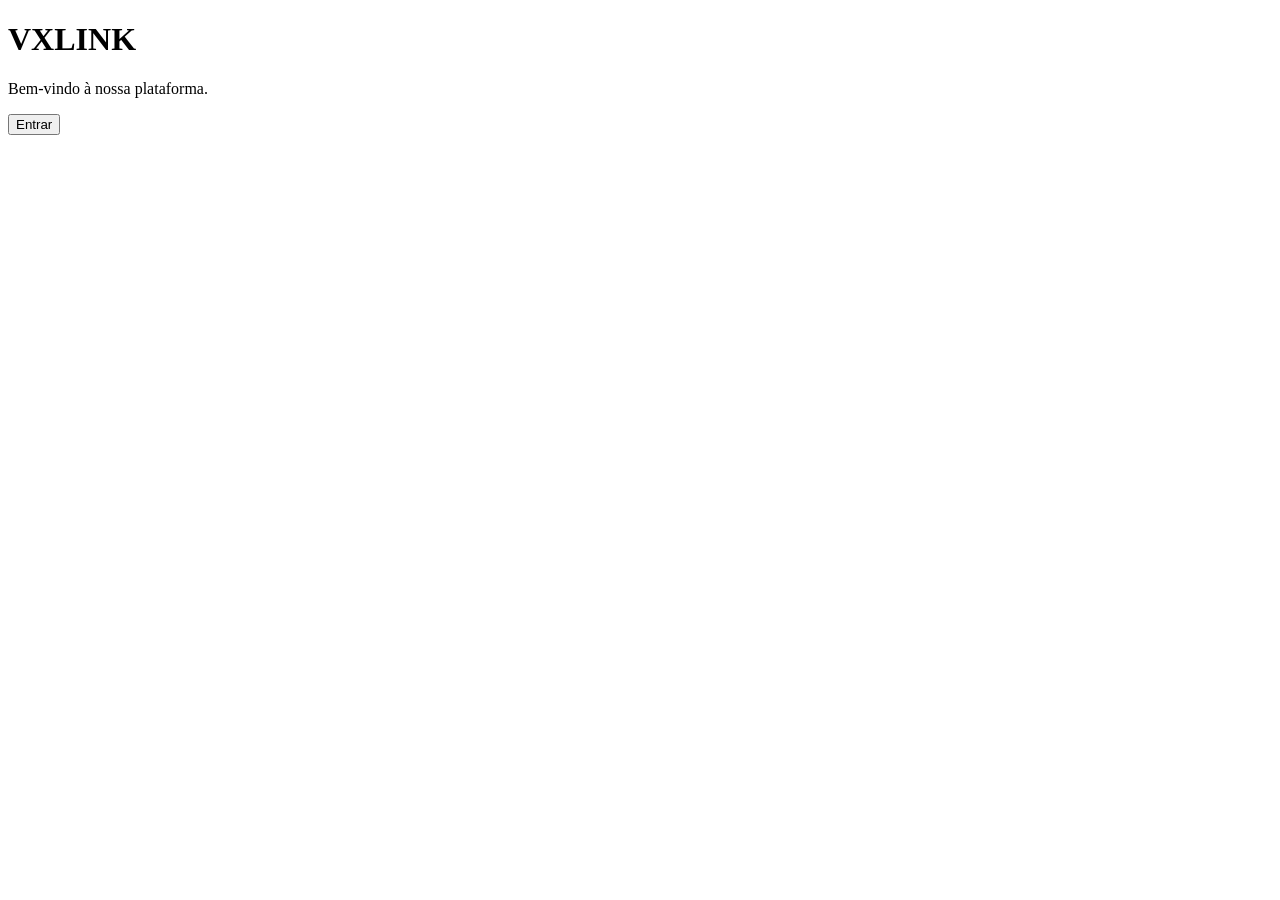
==== index.html @ 2e319a70 "Create index.html" ====
<!DOCTYPE html>
<html lang="pt-BR">
<head>
    <meta charset="UTF-8">
    <meta name="viewport" content="width=device-width, initial-scale=1.0">
    <title>VXLINK</title>
</head>

<body>

    <h1>VXLINK</h1>

    <p>Bem-vindo à nossa plataforma.</p>

    <button>Entrar</button>

</body>
</html>
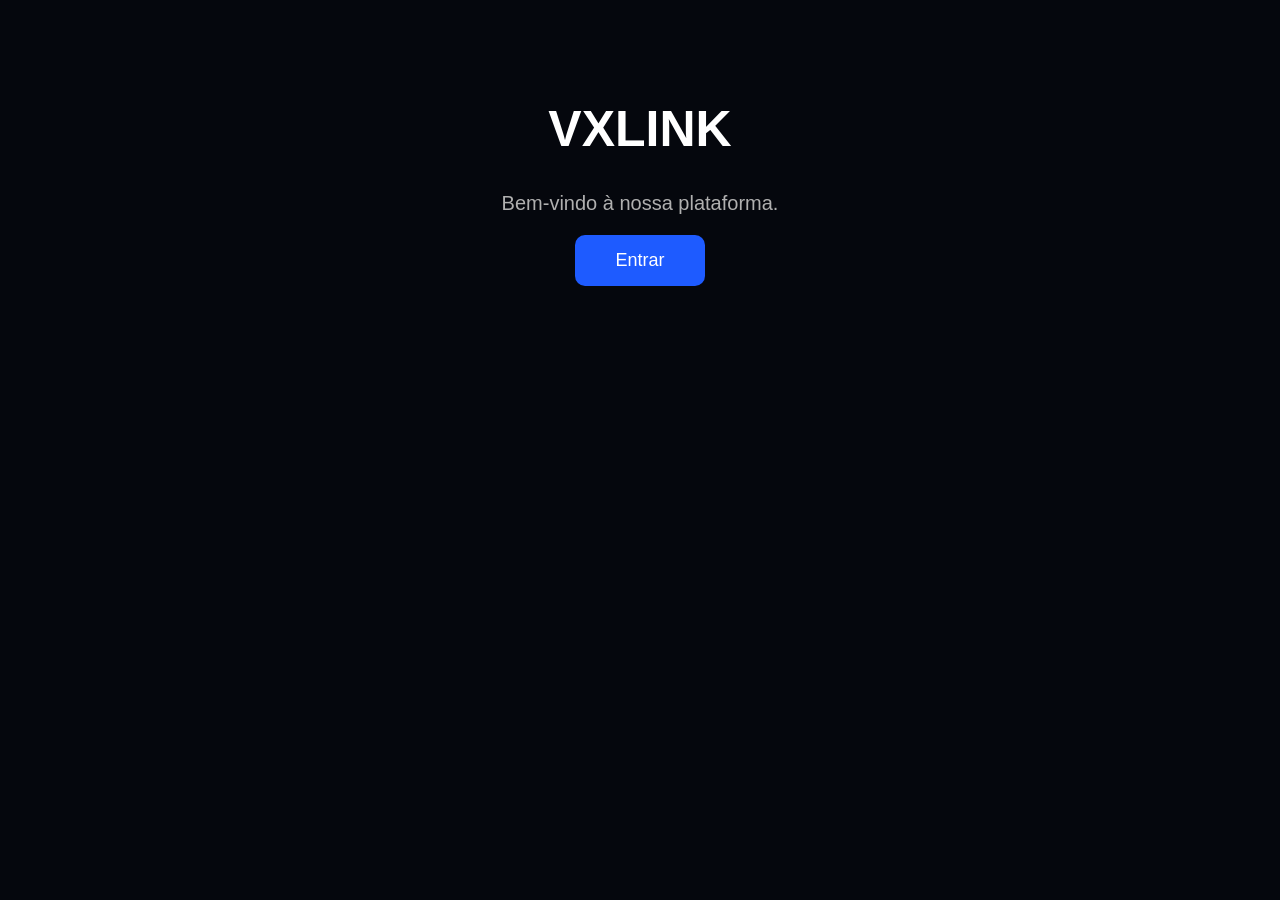
==== commit 3c133b89: "Update index.html" ====
--- a/index.html
+++ b/index.html
@@ -1,18 +1,47 @@
 <!DOCTYPE html>
 <html lang="pt-BR">
 <head>
-    <meta charset="UTF-8">
-    <meta name="viewport" content="width=device-width, initial-scale=1.0">
-    <title>VXLINK</title>
+<meta charset="UTF-8">
+<meta name="viewport" content="width=device-width, initial-scale=1.0">
+<title>VXLINK</title>
+
+<style>
+body{
+    background:#05070D;
+    color:white;
+    font-family:Arial,sans-serif;
+    text-align:center;
+    margin-top:100px;
+}
+
+h1{
+    font-size:50px;
+}
+
+p{
+    color:#b0b0b0;
+    font-size:20px;
+}
+
+button{
+    background:#1E5BFF;
+    color:white;
+    border:none;
+    padding:15px 40px;
+    border-radius:10px;
+    font-size:18px;
+}
+</style>
+
 </head>
 
 <body>
 
-    <h1>VXLINK</h1>
+<h1>VXLINK</h1>
 
-    <p>Bem-vindo à nossa plataforma.</p>
+<p>Bem-vindo à nossa plataforma.</p>
 
-    <button>Entrar</button>
+<button>Entrar</button>
 
 </body>
 </html>
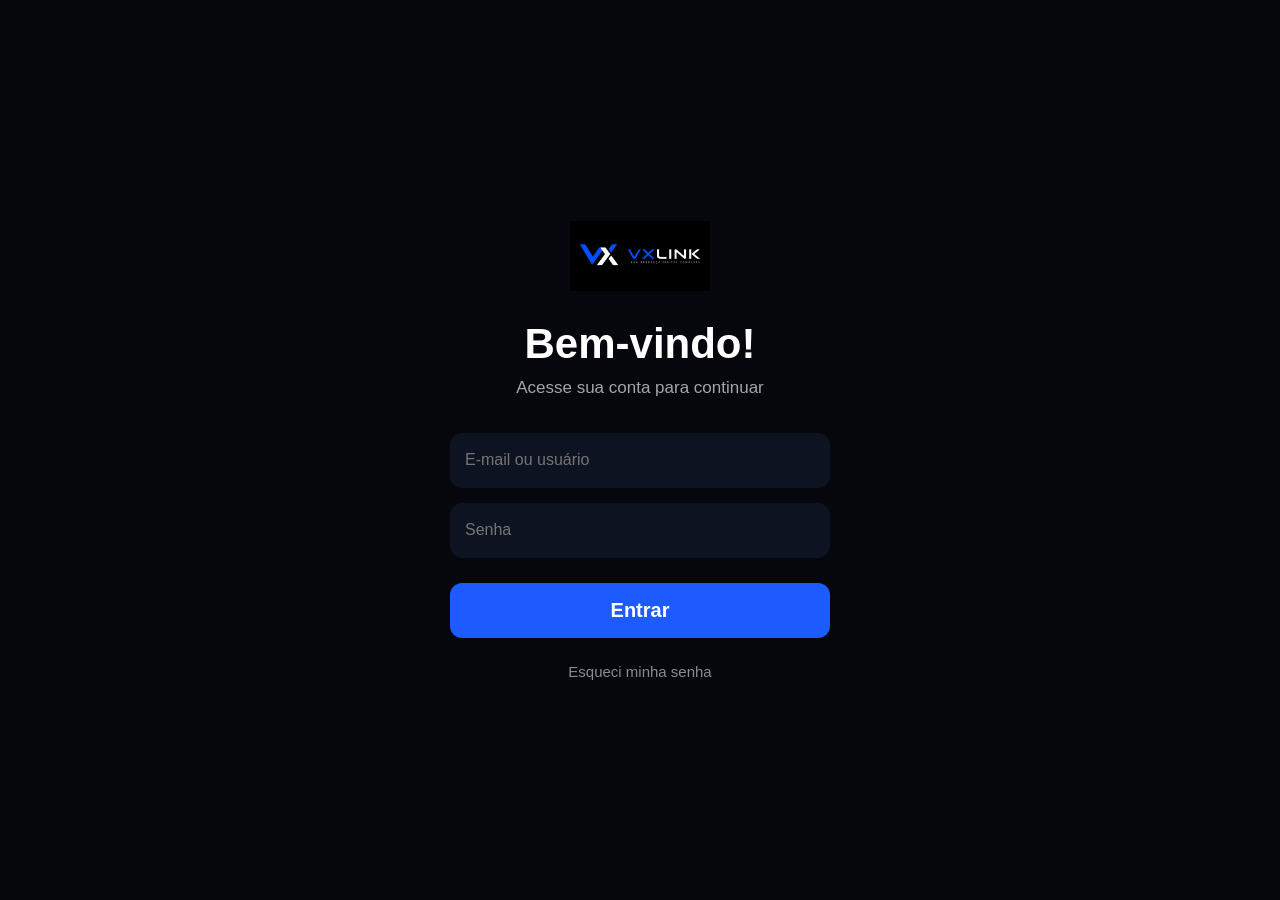
==== commit 1cf9b1ac: "Update index.html" ====
--- a/index.html
+++ b/index.html
@@ -6,42 +6,107 @@
 <title>VXLINK</title>
 
 <style>
+
+*{
+    margin:0;
+    padding:0;
+    box-sizing:border-box;
+    font-family:Arial, Helvetica, sans-serif;
+}
+
 body{
     background:#05070D;
-    color:white;
-    font-family:Arial,sans-serif;
+    display:flex;
+    justify-content:center;
+    align-items:center;
+    min-height:100vh;
+    color:#fff;
+}
+
+.container{
+    width:90%;
+    max-width:380px;
     text-align:center;
-    margin-top:100px;
+}
+
+.logo{
+    width:140px;
+    margin-bottom:25px;
 }
 
 h1{
-    font-size:50px;
+    font-size:42px;
+    margin-bottom:10px;
 }
 
-p{
-    color:#b0b0b0;
-    font-size:20px;
+.subtitulo{
+    color:#a5a5a5;
+    margin-bottom:35px;
+    font-size:17px;
+}
+
+input{
+    width:100%;
+    height:55px;
+    background:#0d1320;
+    border:none;
+    border-radius:12px;
+    padding:15px;
+    color:white;
+    font-size:16px;
+    margin-bottom:15px;
+}
+
+input:focus{
+    outline:none;
 }
 
 button{
+    width:100%;
+    height:55px;
     background:#1E5BFF;
+    border:none;
+    border-radius:12px;
     color:white;
-    border:none;
-    padding:15px 40px;
-    border-radius:10px;
-    font-size:18px;
+    font-size:20px;
+    font-weight:bold;
+    cursor:pointer;
+    margin-top:10px;
 }
+
+.esqueci{
+    margin-top:25px;
+    color:#8b8b8b;
+    font-size:15px;
+}
+
 </style>
 
 </head>
 
 <body>
 
-<h1>VXLINK</h1>
+<div class="container">
 
-<p>Bem-vindo à nossa plataforma.</p>
+<img src="logo.png" class="logo">
+
+<h1>Bem-vindo!</h1>
+
+<p class="subtitulo">
+Acesse sua conta para continuar
+</p>
+
+<input type="text" placeholder="E-mail ou usuário">
+
+<input type="password" placeholder="Senha">
 
 <button>Entrar</button>
 
+<p class="esqueci">
+Esqueci minha senha
+</p>
+
+</div>
+
 </body>
 </html>
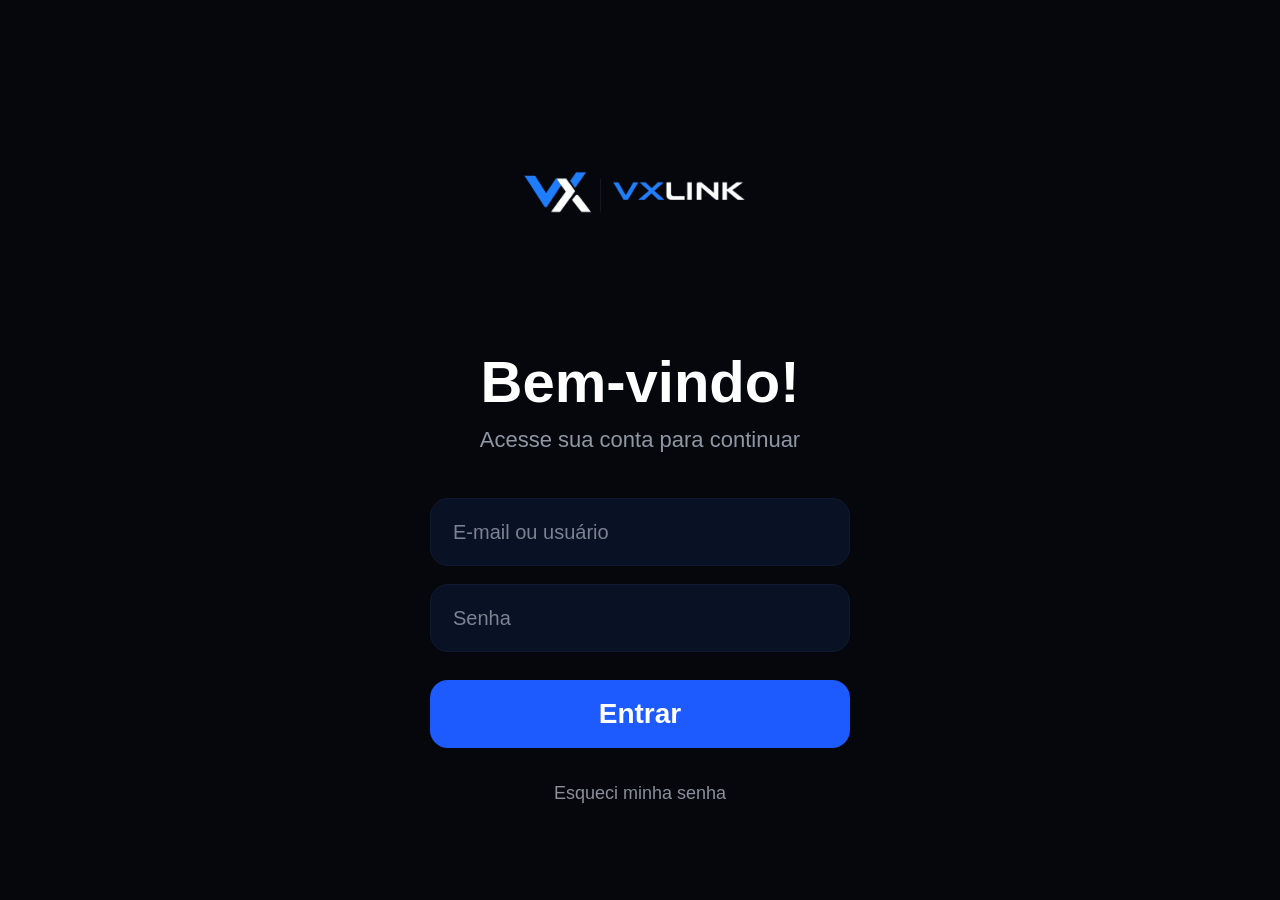
==== commit beaab8e4: "Update index.html" ====
--- a/index.html
+++ b/index.html
@@ -21,63 +21,107 @@
     align-items:center;
     min-height:100vh;
     color:#fff;
+    padding:20px;
 }
 
 .container{
-    width:90%;
-    max-width:380px;
+    width:100%;
+    max-width:420px;
     text-align:center;
 }
 
 .logo{
-    width:140px;
-    margin-bottom:25px;
+    width:320px;
+    max-width:95%;
+    margin-bottom:35px;
 }
 
 h1{
-    font-size:42px;
-    margin-bottom:10px;
+    font-size:58px;
+    font-weight:700;
+    margin-bottom:12px;
 }
 
 .subtitulo{
-    color:#a5a5a5;
-    margin-bottom:35px;
-    font-size:17px;
+    color:#8f97a3;
+    font-size:22px;
+    margin-bottom:45px;
+}
+
+.input-box{
+    margin-bottom:18px;
 }
 
 input{
     width:100%;
-    height:55px;
-    background:#0d1320;
-    border:none;
-    border-radius:12px;
-    padding:15px;
-    color:white;
-    font-size:16px;
-    margin-bottom:15px;
+    height:68px;
+    background:#091124;
+    border:1px solid #101a32;
+    border-radius:18px;
+    padding:0 22px;
+    color:#ffffff;
+    font-size:20px;
+    transition:0.3s;
+}
+
+input::placeholder{
+    color:#7b8291;
 }
 
 input:focus{
     outline:none;
+    border-color:#1E5BFF;
+    box-shadow:0 0 15px rgba(30,91,255,.25);
 }
 
 button{
     width:100%;
-    height:55px;
+    height:68px;
+    border:none;
+    border-radius:18px;
     background:#1E5BFF;
-    border:none;
-    border-radius:12px;
-    color:white;
-    font-size:20px;
+    color:#fff;
+    font-size:28px;
     font-weight:bold;
     cursor:pointer;
     margin-top:10px;
+    transition:.3s;
+}
+
+button:hover{
+    transform:scale(1.02);
 }
 
 .esqueci{
-    margin-top:25px;
-    color:#8b8b8b;
-    font-size:15px;
+    margin-top:35px;
+    color:#8a8f99;
+    font-size:18px;
+}
+
+@media (max-width:480px){
+
+.logo{
+    width:290px;
+}
+
+h1{
+    font-size:50px;
+}
+
+.subtitulo{
+    font-size:18px;
+}
+
+input{
+    height:62px;
+    font-size:18px;
+}
+
+button{
+    height:62px;
+    font-size:24px;
+}
+
 }
 
 </style>
@@ -96,9 +140,13 @@
 Acesse sua conta para continuar
 </p>
 
+<div class="input-box">
 <input type="text" placeholder="E-mail ou usuário">
+</div>
 
+<div class="input-box">
 <input type="password" placeholder="Senha">
+</div>
 
 <button>Entrar</button>
 
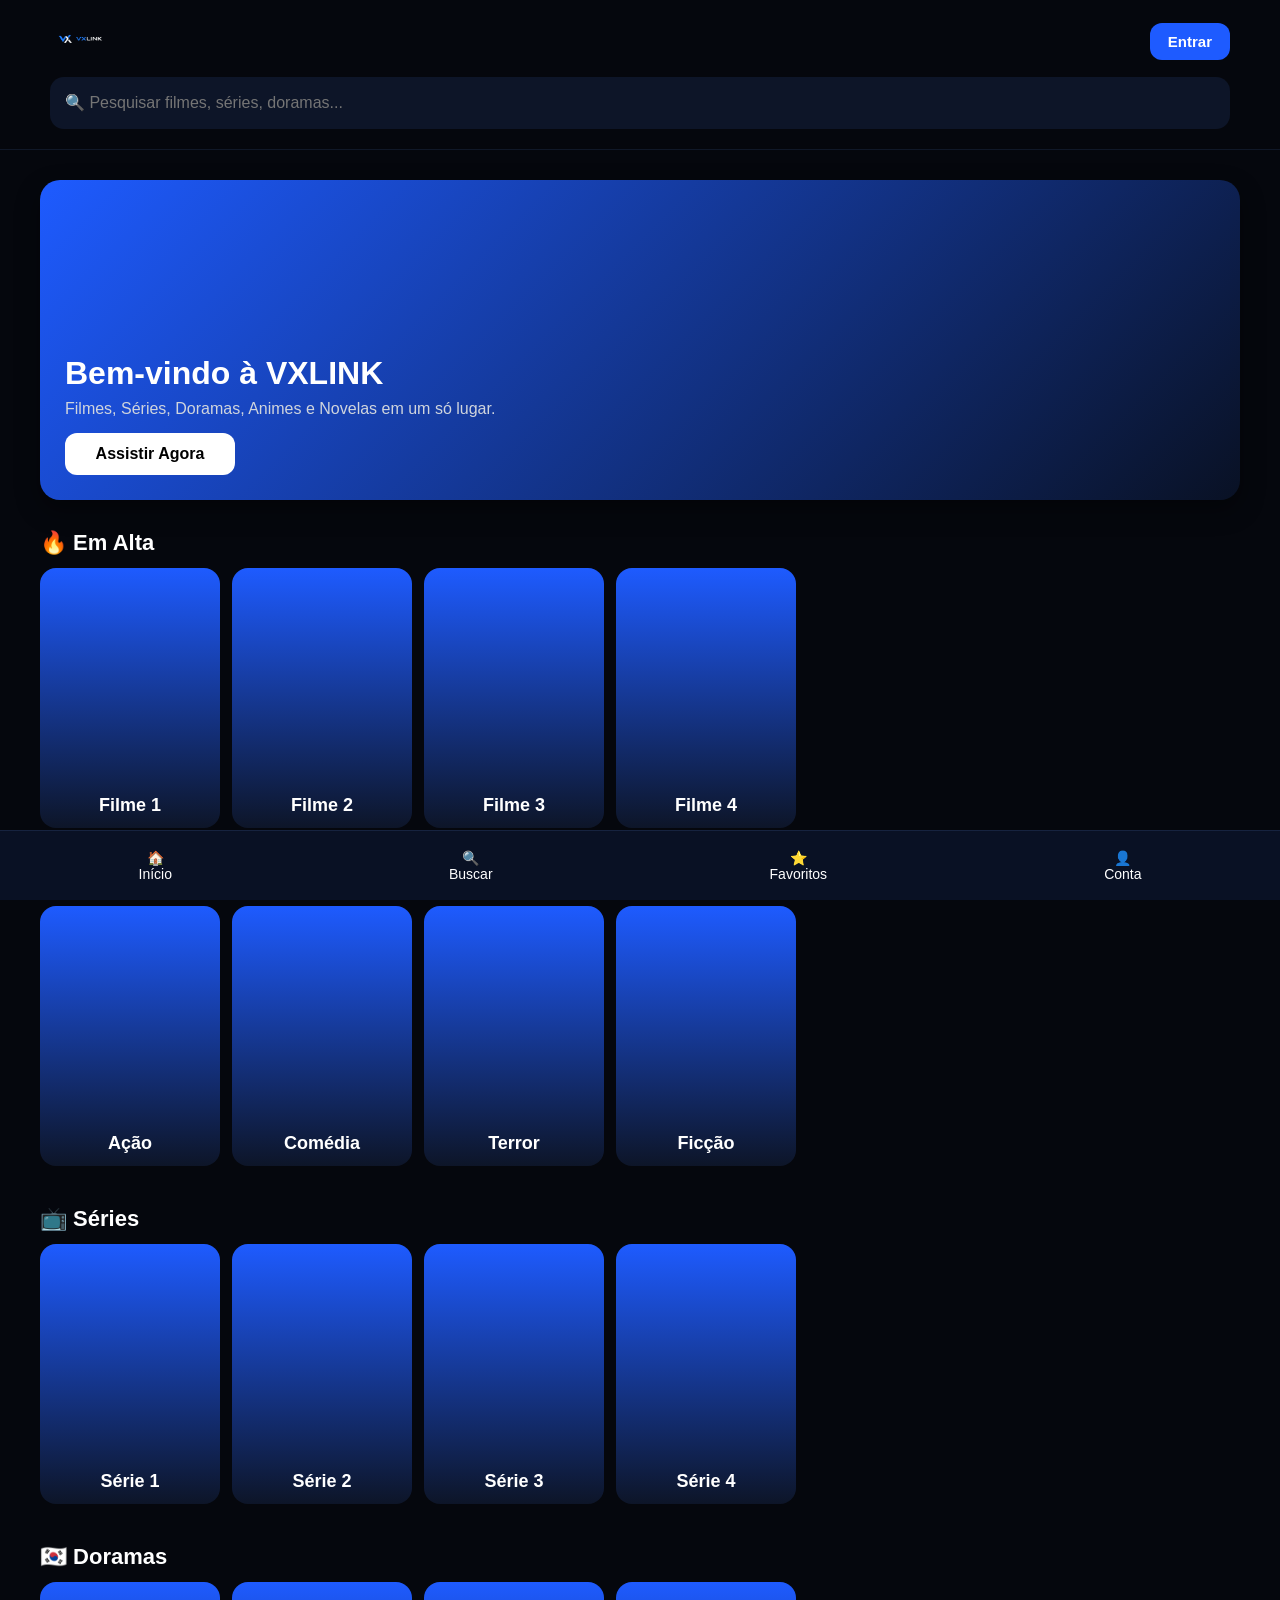
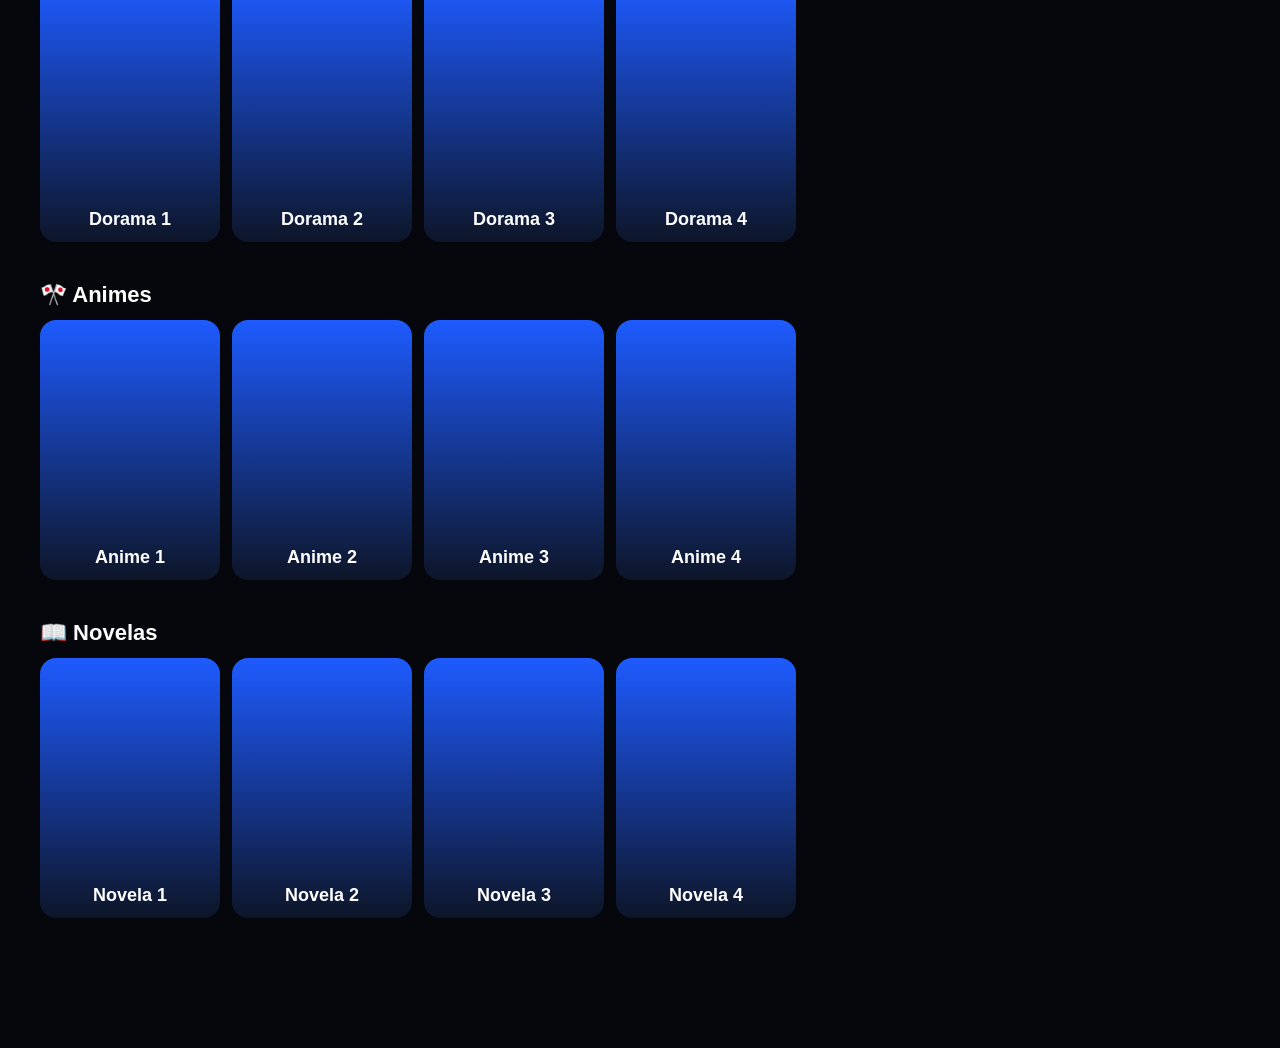
==== commit a8c9daae: "Update index.html" ====
--- a/index.html
+++ b/index.html
@@ -3,123 +3,176 @@
 <head>
 <meta charset="UTF-8">
 <meta name="viewport" content="width=device-width, initial-scale=1.0">
+
 <title>VXLINK</title>
 
 <style>
 
 *{
-    margin:0;
-    padding:0;
-    box-sizing:border-box;
-    font-family:Arial, Helvetica, sans-serif;
+margin:0;
+padding:0;
+box-sizing:border-box;
+font-family:Arial,Helvetica,sans-serif;
 }
 
 body{
-    background:#05070D;
-    display:flex;
-    justify-content:center;
-    align-items:center;
-    min-height:100vh;
-    color:#fff;
-    padding:20px;
-}
-
-.container{
-    width:100%;
-    max-width:420px;
-    text-align:center;
+background:#05070D;
+color:#fff;
+}
+
+header{
+position:sticky;
+top:0;
+z-index:1000;
+background:#05070D;
+padding:15px;
+border-bottom:1px solid #101828;
+}
+
+.topo{
+display:flex;
+justify-content:space-between;
+align-items:center;
 }
 
 .logo{
-    width:320px;
-    max-width:95%;
-    margin-bottom:35px;
-}
-
-h1{
-    font-size:58px;
-    font-weight:700;
-    margin-bottom:12px;
-}
-
-.subtitulo{
-    color:#8f97a3;
-    font-size:22px;
-    margin-bottom:45px;
-}
-
-.input-box{
-    margin-bottom:18px;
-}
-
-input{
-    width:100%;
-    height:68px;
-    background:#091124;
-    border:1px solid #101a32;
-    border-radius:18px;
-    padding:0 22px;
-    color:#ffffff;
-    font-size:20px;
-    transition:0.3s;
-}
-
-input::placeholder{
-    color:#7b8291;
-}
-
-input:focus{
-    outline:none;
-    border-color:#1E5BFF;
-    box-shadow:0 0 15px rgba(30,91,255,.25);
-}
-
-button{
-    width:100%;
-    height:68px;
-    border:none;
-    border-radius:18px;
-    background:#1E5BFF;
-    color:#fff;
-    font-size:28px;
-    font-weight:bold;
-    cursor:pointer;
-    margin-top:10px;
-    transition:.3s;
-}
-
-button:hover{
-    transform:scale(1.02);
-}
-
-.esqueci{
-    margin-top:35px;
-    color:#8a8f99;
-    font-size:18px;
-}
-
-@media (max-width:480px){
-
-.logo{
-    width:290px;
-}
-
-h1{
-    font-size:50px;
-}
-
-.subtitulo{
-    font-size:18px;
-}
-
-input{
-    height:62px;
-    font-size:18px;
-}
-
-button{
-    height:62px;
-    font-size:24px;
+height:42px;
+}
+
+.login{
+background:#1E5BFF;
+color:#fff;
+padding:10px 18px;
+border-radius:12px;
+text-decoration:none;
+font-weight:bold;
+font-size:15px;
+}
+
+.pesquisa{
+margin-top:15px;
+}
+
+.pesquisa input{
+width:100%;
+height:52px;
+background:#0D1528;
+border:none;
+border-radius:14px;
+padding:15px;
+font-size:16px;
+color:#fff;
+}
+
+.banner{
+margin:18px;
+height:190px;
+border-radius:20px;
+background:linear-gradient(135deg,#1E5BFF,#091124);
+display:flex;
+flex-direction:column;
+justify-content:flex-end;
+padding:25px;
+box-shadow:0 10px 25px rgba(0,0,0,.4);
+}
+
+.banner h1{
+font-size:32px;
+margin-bottom:8px;
+}
+
+.banner p{
+color:#d0d5dd;
+margin-bottom:15px;
+}
+
+.assistir{
+display:inline-block;
+background:#fff;
+color:#000;
+padding:12px 20px;
+border-radius:12px;
+font-weight:bold;
+text-decoration:none;
+width:170px;
+text-align:center;
+}
+
+.categoria{
+margin:20px 15px;
+}
+
+.categoria h2{
+margin-bottom:12px;
+font-size:22px;
+}
+
+.lista{
+display:flex;
+overflow-x:auto;
+gap:12px;
+padding-bottom:10px;
+}
+
+.lista::-webkit-scrollbar{
+display:none;
+}
+
+.card{
+min-width:120px;
+height:180px;
+background:linear-gradient(180deg,#1E5BFF,#0D1528);
+border-radius:16px;
+display:flex;
+align-items:flex-end;
+justify-content:center;
+padding:12px;
+font-size:14px;
+font-weight:bold;
+text-align:center;
+}
+
+.menu{
+position:fixed;
+bottom:0;
+left:0;
+width:100%;
+height:70px;
+background:#091124;
+border-top:1px solid #16233f;
+display:flex;
+justify-content:space-around;
+align-items:center;
+}
+
+.menu a{
+text-decoration:none;
+color:#fff;
+font-size:14px;
+text-align:center;
+}
+
+@media(min-width:900px){
+
+.banner{
+height:320px;
+margin:30px auto;
+max-width:1200px;
+}
+
+.categoria{
+max-width:1200px;
+margin:30px auto;
+}
+
+.card{
+min-width:180px;
+height:260px;
+font-size:18px;
+}
+
+header{
+padding:20px 50px;
 }
 
 }
@@ -130,31 +183,127 @@
 
 <body>
 
-<div class="container">
+<header>
+
+<div class="topo">
 
 <img src="logo.png" class="logo">
 
-<h1>Bem-vindo!</h1>
-
-<p class="subtitulo">
-Acesse sua conta para continuar
-</p>
-
-<div class="input-box">
-<input type="text" placeholder="E-mail ou usuário">
-</div>
-
-<div class="input-box">
-<input type="password" placeholder="Senha">
-</div>
-
-<button>Entrar</button>
-
-<p class="esqueci">
-Esqueci minha senha
-</p>
-
-</div>
+<a href="login.html" class="login">
+Entrar
+</a>
+
+</div>
+
+<div class="pesquisa">
+<input type="text" placeholder="🔍 Pesquisar filmes, séries, doramas...">
+</div>
+
+</header>
+
+<section class="banner">
+
+<h1>Bem-vindo à VXLINK</h1>
+
+<p>Filmes, Séries, Doramas, Animes e Novelas em um só lugar.</p>
+
+<a href="login.html" class="assistir">
+Assistir Agora
+</a>
+
+</section>
+
+<section class="categoria">
+<h2>🔥 Em Alta</h2>
+
+<div class="lista">
+
+<div class="card">Filme 1</div>
+<div class="card">Filme 2</div>
+<div class="card">Filme 3</div>
+<div class="card">Filme 4</div>
+
+</div>
+</section>
+
+<section class="categoria">
+<h2>🎬 Filmes</h2>
+
+<div class="lista">
+
+<div class="card">Ação</div>
+<div class="card">Comédia</div>
+<div class="card">Terror</div>
+<div class="card">Ficção</div>
+
+</div>
+</section>
+
+<section class="categoria">
+<h2>📺 Séries</h2>
+
+<div class="lista">
+
+<div class="card">Série 1</div>
+<div class="card">Série 2</div>
+<div class="card">Série 3</div>
+<div class="card">Série 4</div>
+
+</div>
+</section>
+
+<section class="categoria">
+<h2>🇰🇷 Doramas</h2>
+
+<div class="lista">
+
+<div class="card">Dorama 1</div>
+<div class="card">Dorama 2</div>
+<div class="card">Dorama 3</div>
+<div class="card">Dorama 4</div>
+
+</div>
+</section>
+
+<section class="categoria">
+<h2>🎌 Animes</h2>
+
+<div class="lista">
+
+<div class="card">Anime 1</div>
+<div class="card">Anime 2</div>
+<div class="card">Anime 3</div>
+<div class="card">Anime 4</div>
+
+</div>
+</section>
+
+<section class="categoria">
+<h2>📖 Novelas</h2>
+
+<div class="lista">
+
+<div class="card">Novela 1</div>
+<div class="card">Novela 2</div>
+<div class="card">Novela 3</div>
+<div class="card">Novela 4</div>
+
+</div>
+</section>
+
+<div style="height:90px;"></div>
+
+<nav class="menu">
+
+<a href="#">🏠<br>Início</a>
+
+<a href="#">🔍<br>Buscar</a>
+
+<a href="#">⭐<br>Favoritos</a>
+
+<a href="login.html">👤<br>Conta</a>
+
+</nav>
 
 </body>
 </html>
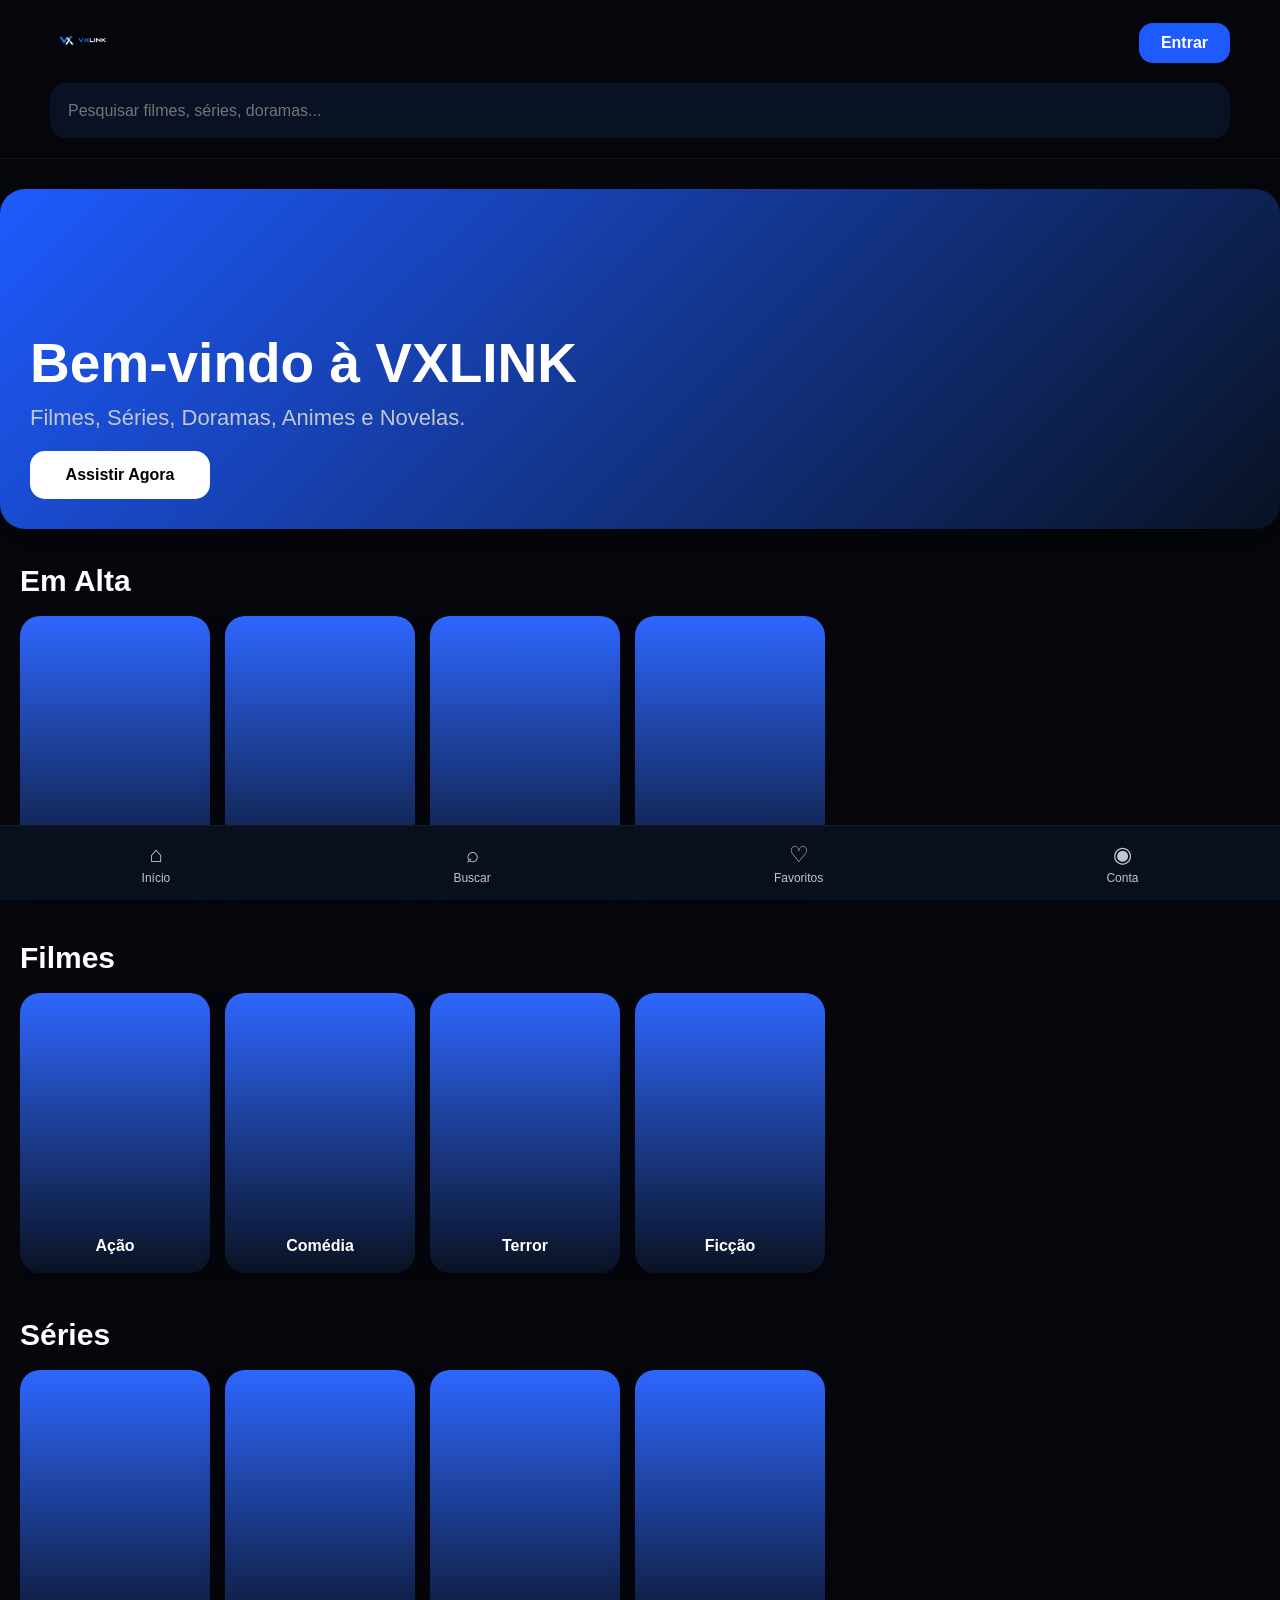
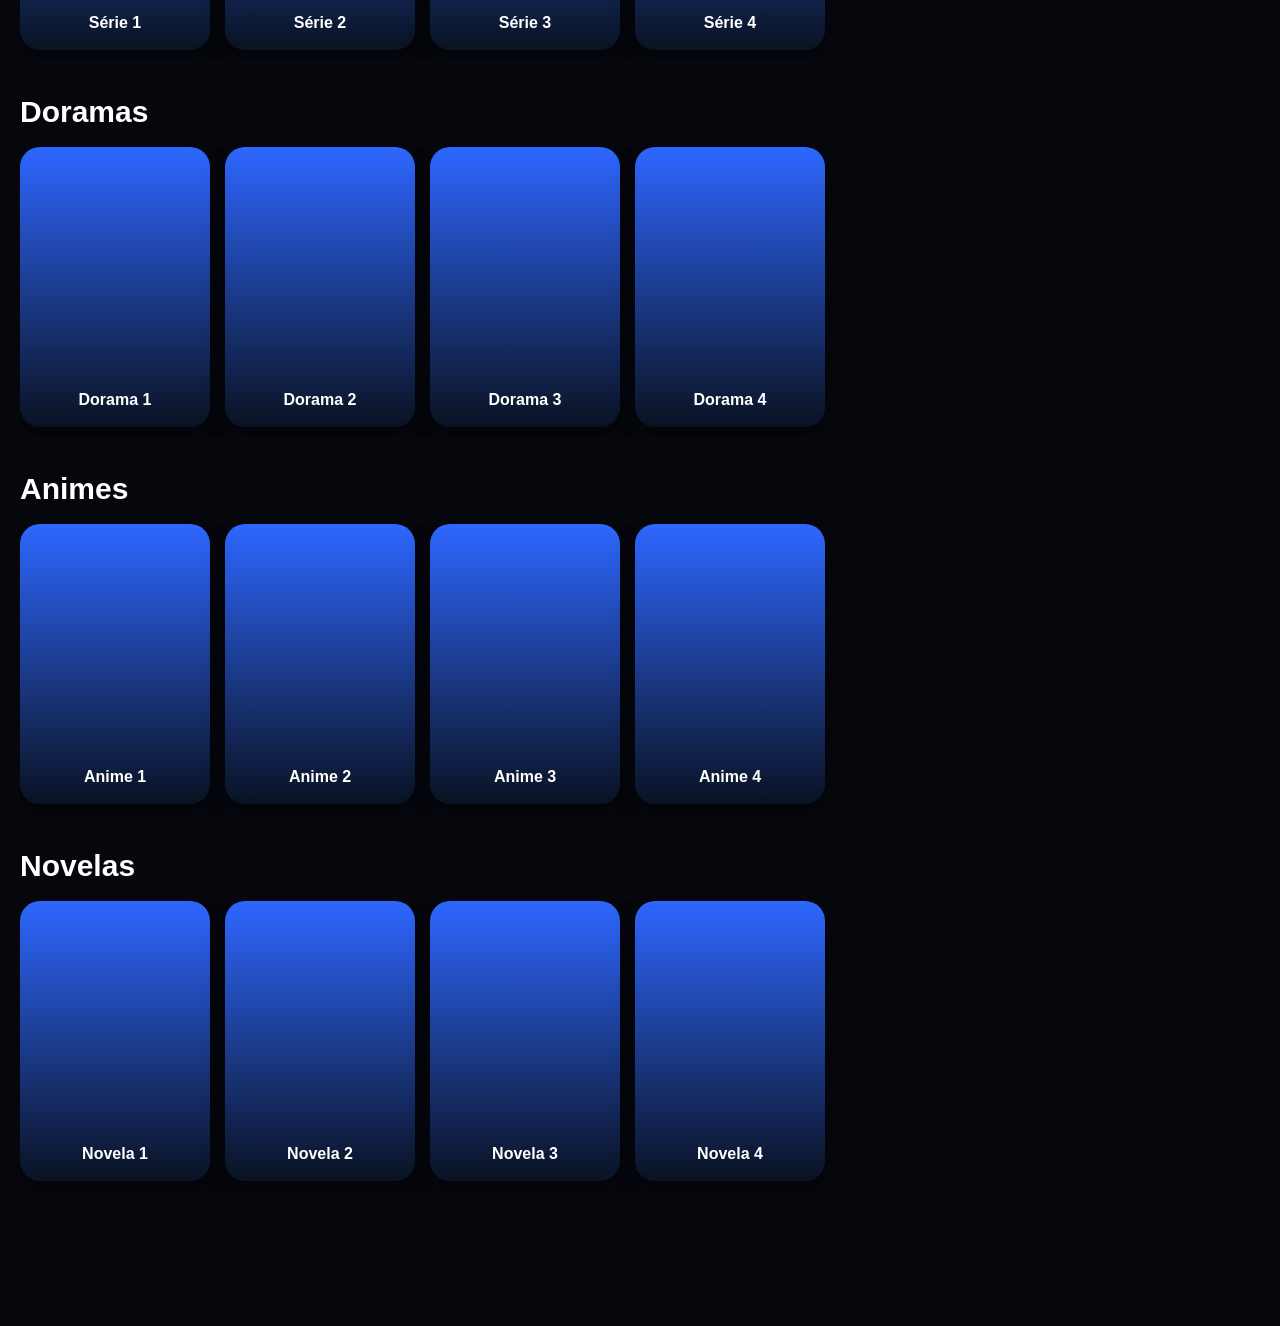
==== commit b9c2435c: "Update index.html" ====
--- a/index.html
+++ b/index.html
@@ -1,6 +1,12 @@
+<!-- ===========================
+VXLINK - INDEX.HTML
+HOME DA PLATAFORMA
+============================ -->
+
 <!DOCTYPE html>
-<html lang="pt-BR">
+<html lang="pt-br">
 <head>
+
 <meta charset="UTF-8">
 <meta name="viewport" content="width=device-width, initial-scale=1.0">
 
@@ -17,16 +23,18 @@
 
 body{
 background:#05070D;
-color:#fff;
+color:white;
+overflow-x:hidden;
 }
 
 header{
 position:sticky;
 top:0;
-z-index:1000;
-background:#05070D;
-padding:15px;
-border-bottom:1px solid #101828;
+z-index:999;
+background:rgba(5,7,13,.92);
+backdrop-filter:blur(15px);
+padding:18px;
+border-bottom:1px solid rgba(255,255,255,.05);
 }
 
 .topo{
@@ -36,81 +44,98 @@
 }
 
 .logo{
-height:42px;
+height:45px;
 }
 
 .login{
 background:#1E5BFF;
-color:#fff;
-padding:10px 18px;
-border-radius:12px;
+color:white;
 text-decoration:none;
+padding:11px 22px;
+border-radius:14px;
 font-weight:bold;
-font-size:15px;
+transition:.3s;
+}
+
+.login:hover{
+opacity:.9;
 }
 
 .pesquisa{
-margin-top:15px;
+margin-top:18px;
 }
 
 .pesquisa input{
 width:100%;
-height:52px;
-background:#0D1528;
+height:55px;
+background:#091223;
 border:none;
-border-radius:14px;
-padding:15px;
+border-radius:16px;
+padding:18px;
 font-size:16px;
-color:#fff;
+color:white;
+}
+
+.pesquisa input:focus{
+outline:none;
 }
 
 .banner{
-margin:18px;
-height:190px;
-border-radius:20px;
-background:linear-gradient(135deg,#1E5BFF,#091124);
+margin:20px;
+height:220px;
+border-radius:25px;
+background:
+linear-gradient(
+135deg,
+#1E5BFF,
+#091223
+);
+
 display:flex;
 flex-direction:column;
 justify-content:flex-end;
-padding:25px;
-box-shadow:0 10px 25px rgba(0,0,0,.4);
+padding:30px;
+
+box-shadow:
+0 20px 40px rgba(0,0,0,.35);
 }
 
 .banner h1{
-font-size:32px;
-margin-bottom:8px;
+font-size:42px;
+margin-bottom:10px;
 }
 
 .banner p{
-color:#d0d5dd;
-margin-bottom:15px;
+font-size:18px;
+color:#c2c7d0;
+margin-bottom:20px;
 }
 
 .assistir{
-display:inline-block;
-background:#fff;
-color:#000;
-padding:12px 20px;
-border-radius:12px;
+background:white;
+color:black;
+text-decoration:none;
+width:180px;
+text-align:center;
+padding:15px;
+border-radius:15px;
 font-weight:bold;
-text-decoration:none;
-width:170px;
-text-align:center;
 }
 
 .categoria{
-margin:20px 15px;
+padding:0 20px;
+margin-bottom:30px;
 }
 
 .categoria h2{
-margin-bottom:12px;
-font-size:22px;
+font-size:30px;
+margin-bottom:18px;
 }
 
 .lista{
 display:flex;
+gap:15px;
 overflow-x:auto;
-gap:12px;
 padding-bottom:10px;
 }
 
@@ -119,62 +144,110 @@
 }
 
 .card{
-min-width:120px;
-height:180px;
-background:linear-gradient(180deg,#1E5BFF,#0D1528);
-border-radius:16px;
+min-width:145px;
+height:220px;
+
+border-radius:20px;
+
+background:
+linear-gradient(
+180deg,
+#2E67FF,
+#0A1222
+);
+
 display:flex;
 align-items:flex-end;
 justify-content:center;
-padding:12px;
-font-size:14px;
+
+padding:18px;
+
 font-weight:bold;
-text-align:center;
+
+box-shadow:
+0 8px 20px rgba(0,0,0,.35);
+
+transition:.3s;
+}
+
+.card:hover{
+transform:translateY(-5px);
+}
+
+.espaco{
+height:100px;
 }
 
 .menu{
+
 position:fixed;
 bottom:0;
 left:0;
+
 width:100%;
-height:70px;
-background:#091124;
-border-top:1px solid #16233f;
+height:75px;
+
+background:#08101d;
+
+border-top:
+1px solid rgba(255,255,255,.05);
+
 display:flex;
 justify-content:space-around;
 align-items:center;
+
+backdrop-filter:blur(20px);
+
 }
 
 .menu a{
+
 text-decoration:none;
-color:#fff;
-font-size:14px;
-text-align:center;
+color:#c0c6d4;
+
+display:flex;
+flex-direction:column;
+align-items:center;
+
+font-size:12px;
+
+}
+
+.menu .icon{
+font-size:22px;
+margin-bottom:3px;
 }
 
 @media(min-width:900px){
-
-.banner{
-height:320px;
-margin:30px auto;
-max-width:1200px;
-}
-
-.categoria{
-max-width:1200px;
-margin:30px auto;
-}
-
-.card{
-min-width:180px;
-height:260px;
-font-size:18px;
-}
 
 header{
 padding:20px 50px;
 }
 
+.banner{
+max-width:1350px;
+margin:30px auto;
+height:340px;
+}
+
+.banner h1{
+font-size:55px;
+}
+
+.banner p{
+font-size:22px;
+}
+
+.categoria{
+max-width:1350px;
+margin:35px auto;
+}
+
+.card{
+min-width:190px;
+height:280px;
+}
+
 }
 
 </style>
@@ -196,7 +269,12 @@
 </div>
 
 <div class="pesquisa">
-<input type="text" placeholder="🔍 Pesquisar filmes, séries, doramas...">
+
+<input
+type="text"
+placeholder="Pesquisar filmes, séries, doramas..."
+>
+
 </div>
 
 </header>
@@ -205,7 +283,9 @@
 
 <h1>Bem-vindo à VXLINK</h1>
 
-<p>Filmes, Séries, Doramas, Animes e Novelas em um só lugar.</p>
+<p>
+Filmes, Séries, Doramas, Animes e Novelas.
+</p>
 
 <a href="login.html" class="assistir">
 Assistir Agora
@@ -214,7 +294,8 @@
 </section>
 
 <section class="categoria">
-<h2>🔥 Em Alta</h2>
+
+<h2>Em Alta</h2>
 
 <div class="lista">
 
@@ -224,10 +305,12 @@
 <div class="card">Filme 4</div>
 
 </div>
-</section>
-
-<section class="categoria">
-<h2>🎬 Filmes</h2>
+
+</section>
+
+<section class="categoria">
+
+<h2>Filmes</h2>
 
 <div class="lista">
 
@@ -237,10 +320,12 @@
 <div class="card">Ficção</div>
 
 </div>
-</section>
-
-<section class="categoria">
-<h2>📺 Séries</h2>
+
+</section>
+
+<section class="categoria">
+
+<h2>Séries</h2>
 
 <div class="lista">
 
@@ -250,10 +335,12 @@
 <div class="card">Série 4</div>
 
 </div>
-</section>
-
-<section class="categoria">
-<h2>🇰🇷 Doramas</h2>
+
+</section>
+
+<section class="categoria">
+
+<h2>Doramas</h2>
 
 <div class="lista">
 
@@ -263,10 +350,12 @@
 <div class="card">Dorama 4</div>
 
 </div>
-</section>
-
-<section class="categoria">
-<h2>🎌 Animes</h2>
+
+</section>
+
+<section class="categoria">
+
+<h2>Animes</h2>
 
 <div class="lista">
 
@@ -276,10 +365,12 @@
 <div class="card">Anime 4</div>
 
 </div>
-</section>
-
-<section class="categoria">
-<h2>📖 Novelas</h2>
+
+</section>
+
+<section class="categoria">
+
+<h2>Novelas</h2>
 
 <div class="lista">
 
@@ -289,19 +380,32 @@
 <div class="card">Novela 4</div>
 
 </div>
-</section>
-
-<div style="height:90px;"></div>
+
+</section>
+
+<div class="espaco"></div>
 
 <nav class="menu">
 
-<a href="#">🏠<br>Início</a>
-
-<a href="#">🔍<br>Buscar</a>
-
-<a href="#">⭐<br>Favoritos</a>
-
-<a href="login.html">👤<br>Conta</a>
+<a href="#">
+<div class="icon">⌂</div>
+Início
+</a>
+
+<a href="#">
+<div class="icon">⌕</div>
+Buscar
+</a>
+
+<a href="#">
+<div class="icon">♡</div>
+Favoritos
+</a>
+
+<a href="login.html">
+<div class="icon">◉</div>
+Conta
+</a>
 
 </nav>
 
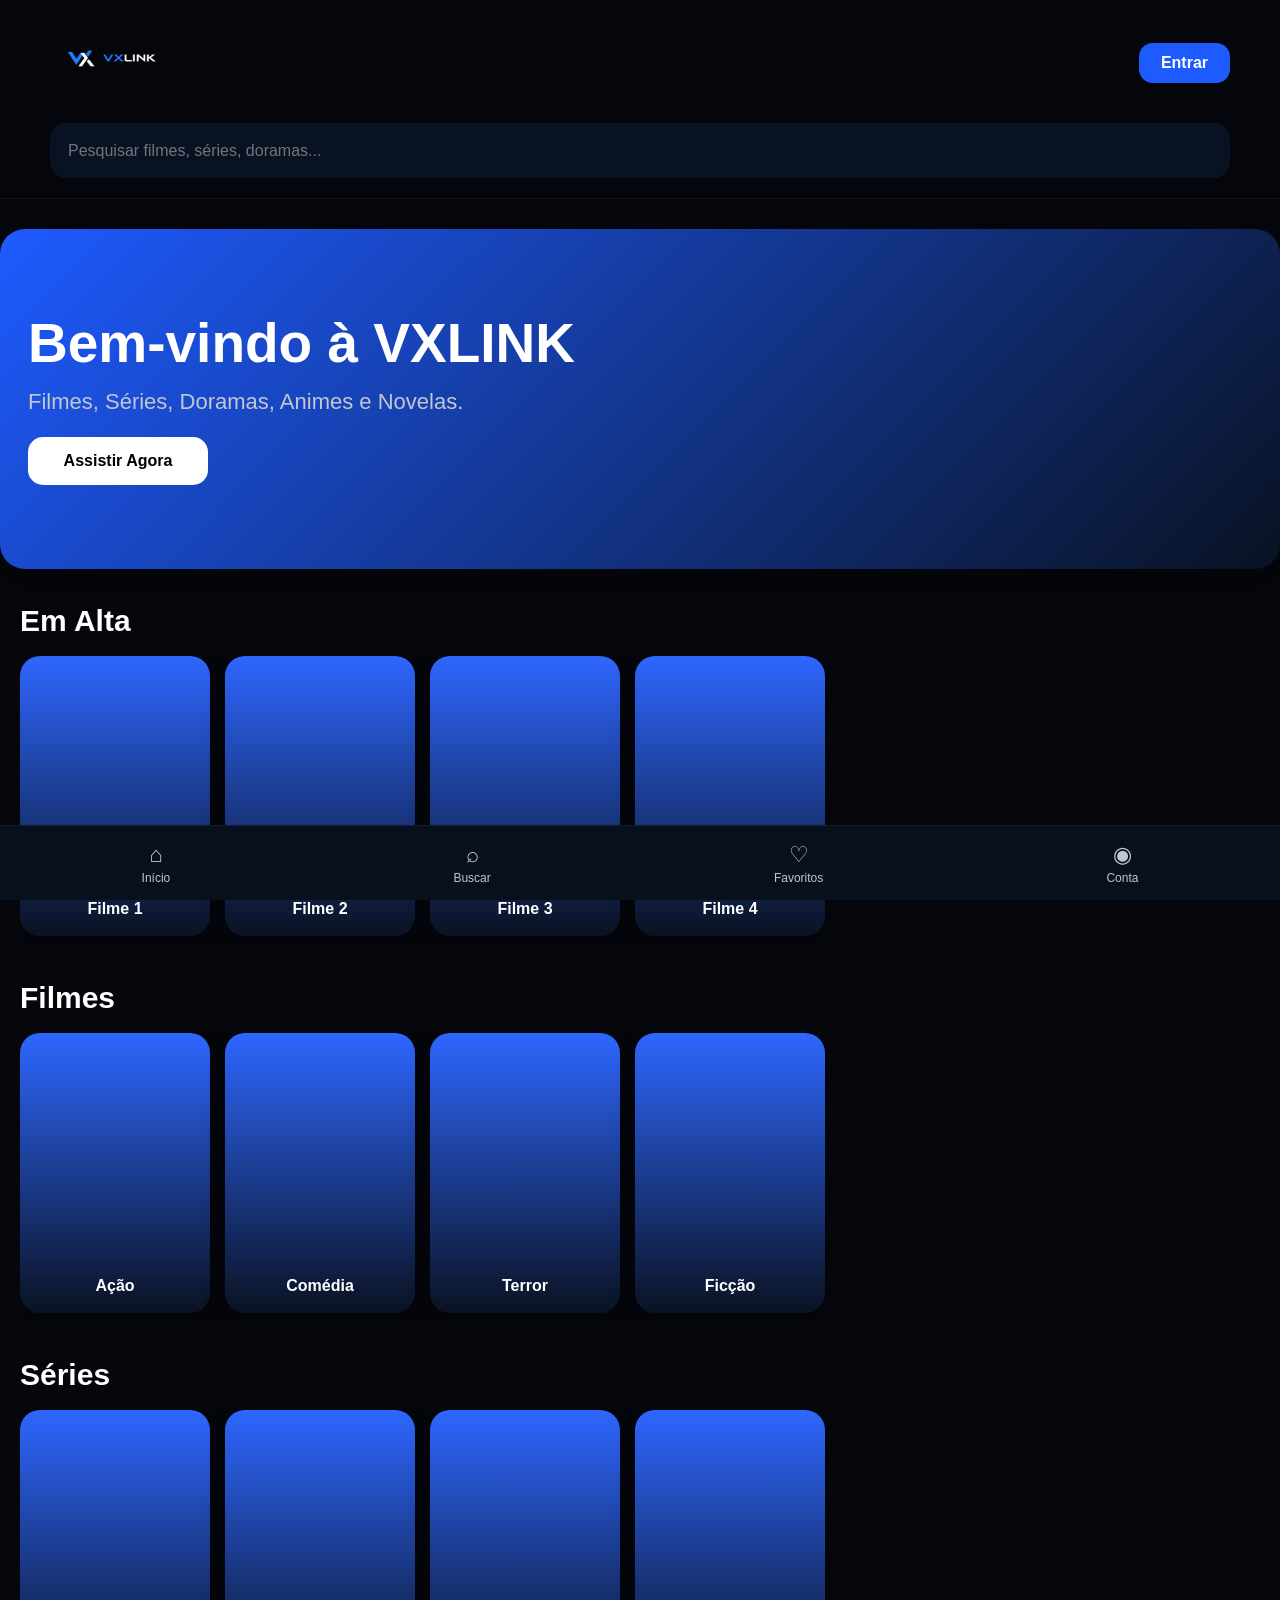
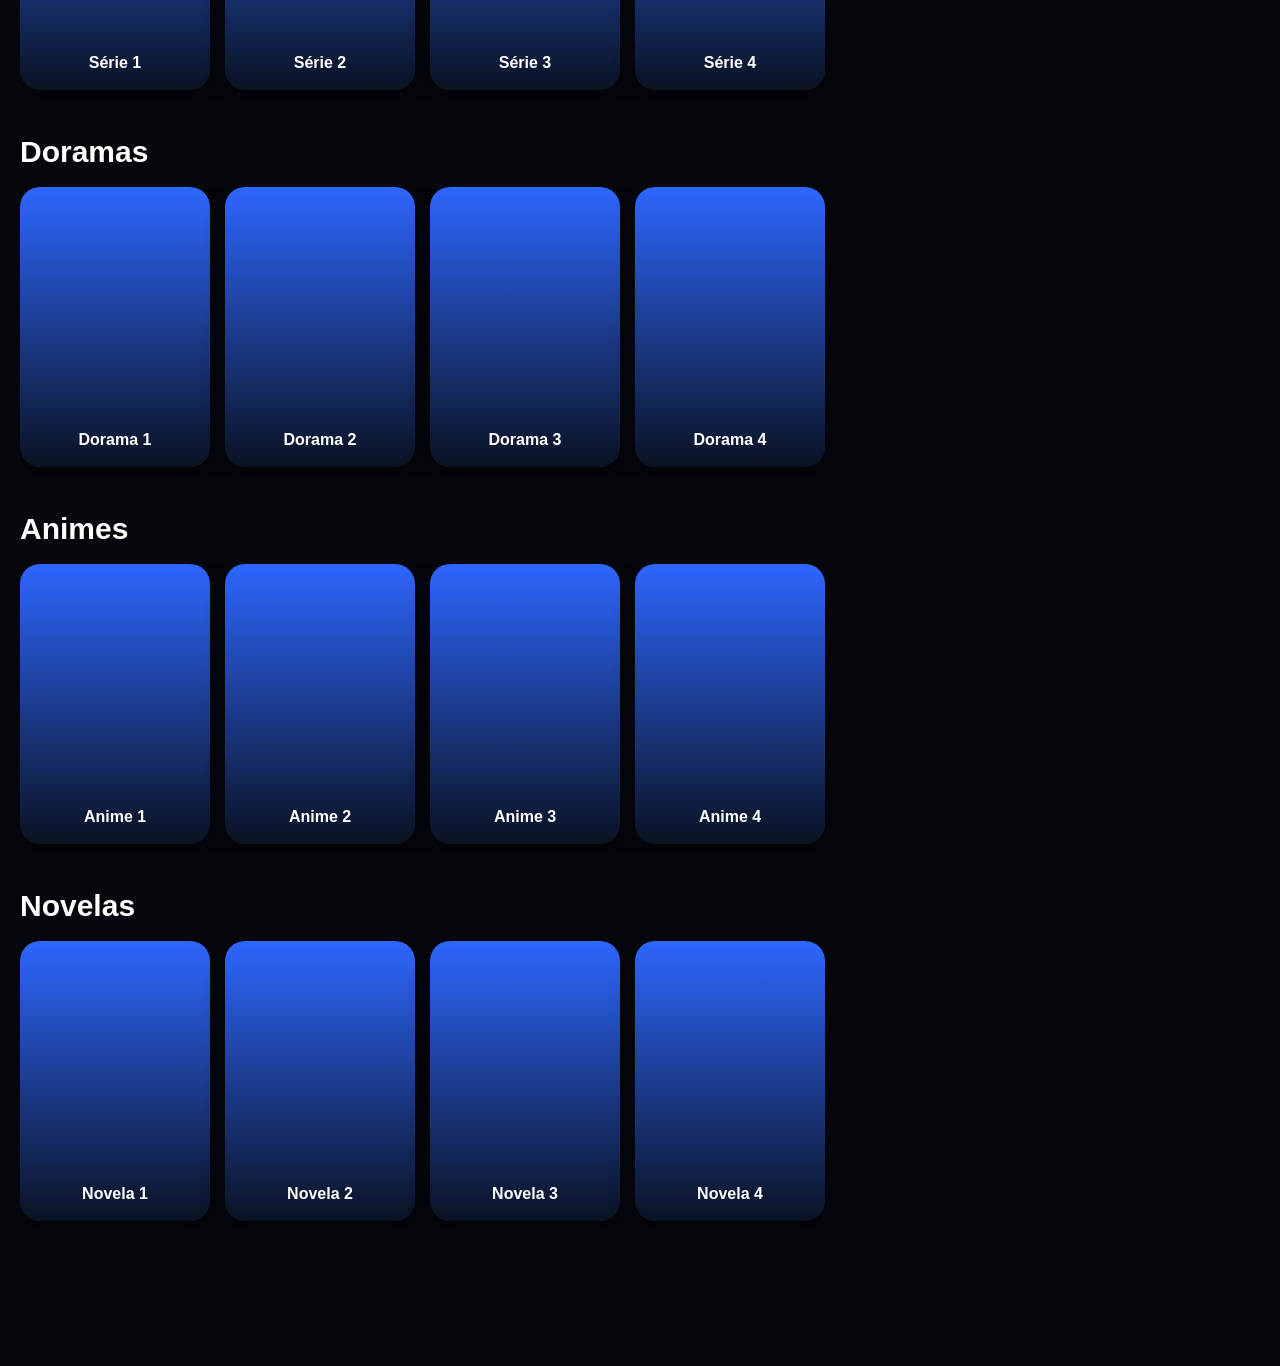
==== commit 23402319: "Update index.html" ====
--- a/index.html
+++ b/index.html
@@ -1,8 +1,3 @@
-<!-- ===========================
-VXLINK - INDEX.HTML
-HOME DA PLATAFORMA
-============================ -->
-
 <!DOCTYPE html>
 <html lang="pt-br">
 <head>
@@ -44,7 +39,9 @@
 }
 
 .logo{
-height:45px;
+height:70px;
+width:auto;
+display:block;
 }
 
 .login{
@@ -82,7 +79,7 @@
 
 .banner{
 margin:20px;
-height:220px;
+height:250px;
 border-radius:25px;
 background:
 linear-gradient(
@@ -93,22 +90,28 @@
 
 display:flex;
 flex-direction:column;
-justify-content:flex-end;
-padding:30px;
+justify-content:center;
+padding:28px;
 
 box-shadow:
 0 20px 40px rgba(0,0,0,.35);
+
+overflow:hidden;
 }
 
 .banner h1{
-font-size:42px;
-margin-bottom:10px;
+font-size:38px;
+line-height:1.1;
+margin-bottom:15px;
+font-weight:700;
+max-width:90%;
 }
 
 .banner p{
-font-size:18px;
+font-size:17px;
 color:#c2c7d0;
-margin-bottom:20px;
+margin-bottom:22px;
+max-width:90%;
 }
 
 .assistir{
@@ -218,10 +221,45 @@
 margin-bottom:3px;
 }
 
+@media(max-width:480px){
+
+.logo{
+height:55px;
+}
+
+.login{
+padding:10px 18px;
+font-size:14px;
+}
+
+.banner{
+height:220px;
+padding:24px;
+}
+
+.banner h1{
+font-size:30px;
+}
+
+.banner p{
+font-size:16px;
+}
+
+.assistir{
+width:170px;
+padding:14px;
+}
+
+}
+
 @media(min-width:900px){
 
 header{
 padding:20px 50px;
+}
+
+.logo{
+height:85px;
 }
 
 .banner{
